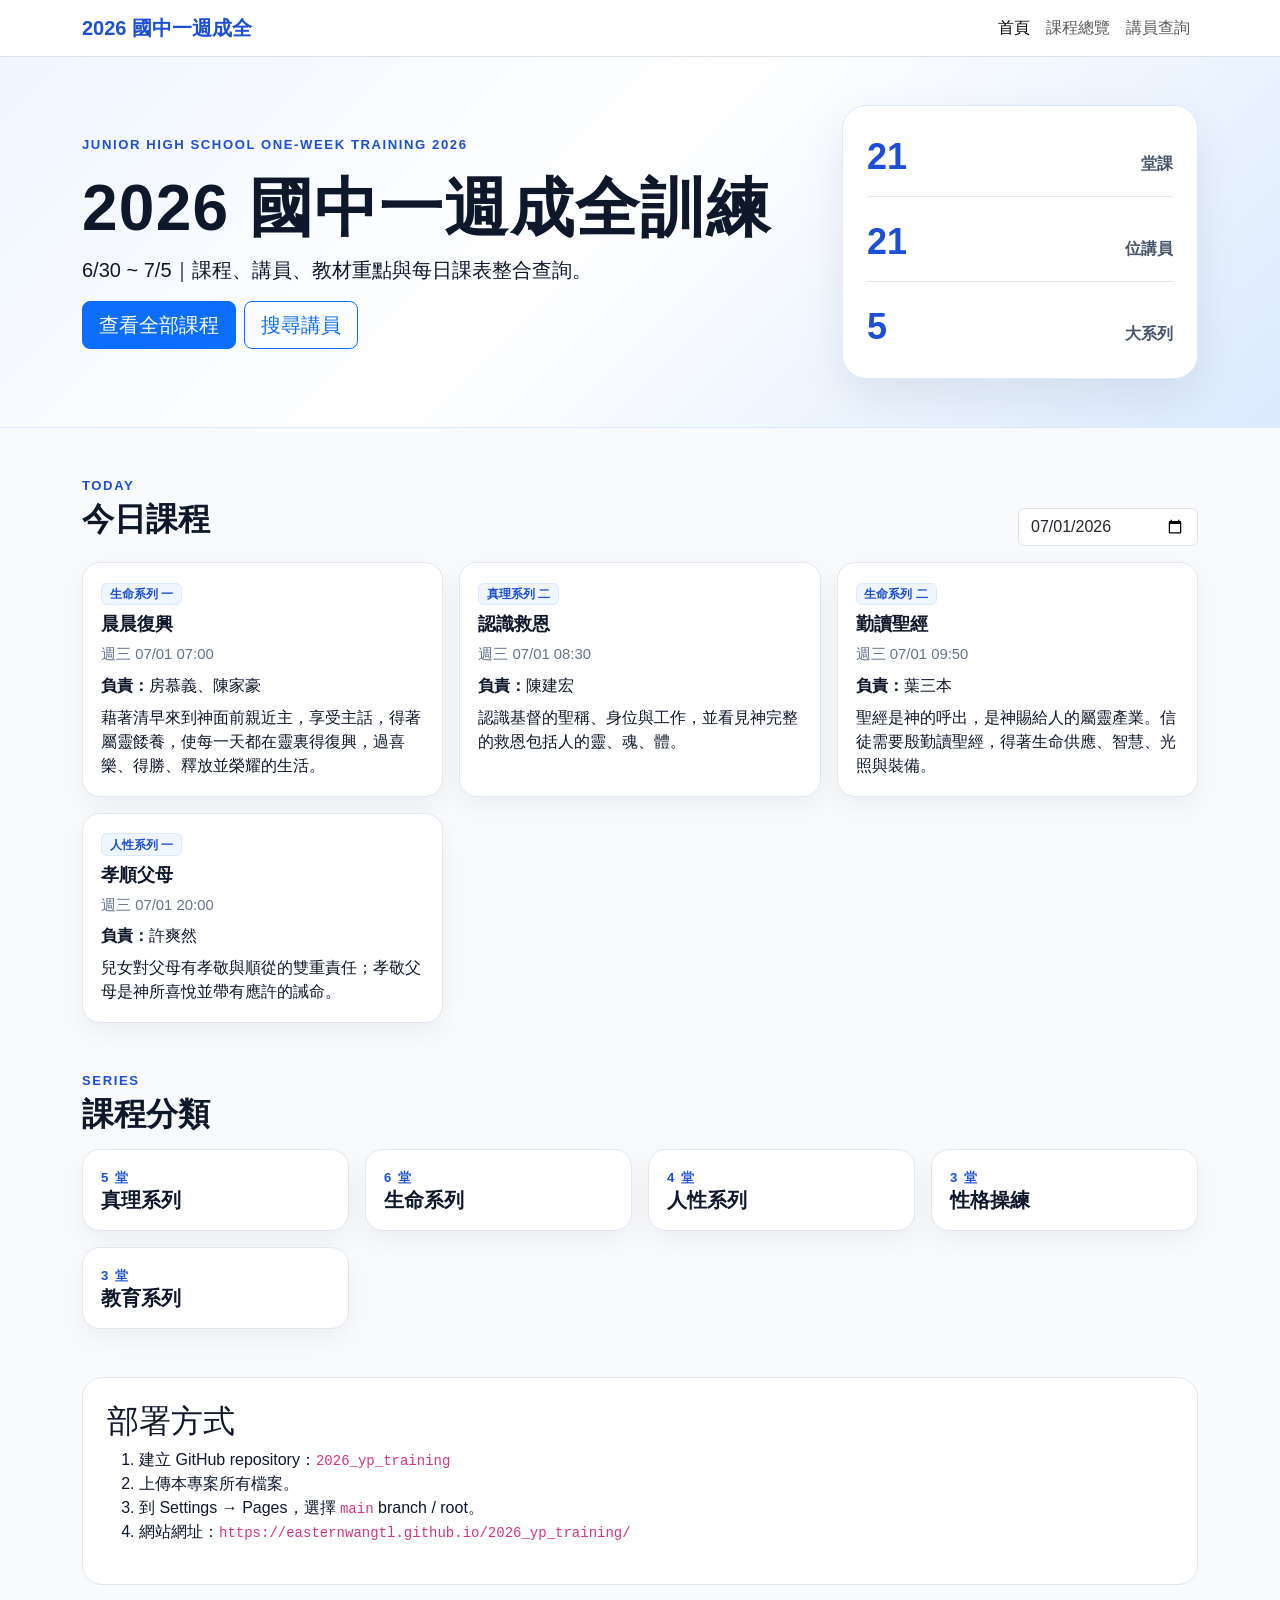
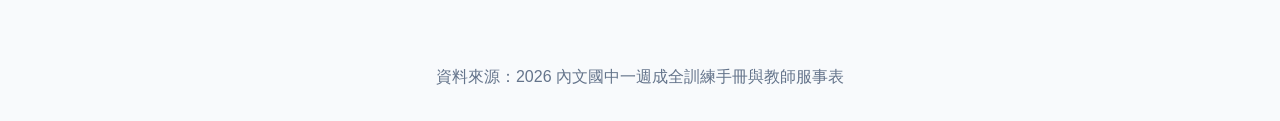
==== 2026_yp_training/index.html @ a9afd47c "Add young people training." ====
<!doctype html>
<html lang="zh-Hant">
<head>
  <meta charset="utf-8">
  <meta name="viewport" content="width=device-width, initial-scale=1">
  <title>2026 國中一週成全訓練</title>
  <link href="https://cdn.jsdelivr.net/npm/bootstrap@5.3.3/dist/css/bootstrap.min.css" rel="stylesheet">
  <link rel="stylesheet" href="css/style.css">
</head>
<body>
<nav class="navbar navbar-expand-lg bg-white border-bottom sticky-top">
  <div class="container">
    <a class="navbar-brand fw-bold" href="index.html">2026 國中一週成全</a>
    <button class="navbar-toggler" type="button" data-bs-toggle="collapse" data-bs-target="#nav"><span class="navbar-toggler-icon"></span></button>
    <div class="collapse navbar-collapse" id="nav">
      <div class="navbar-nav ms-auto">
        <a class="nav-link active" href="index.html">首頁</a>
        <a class="nav-link" href="courses.html">課程總覽</a>
        <a class="nav-link" href="speakers.html">講員查詢</a>
      </div>
    </div>
  </div>
</nav>
<header class="hero">
  <div class="container py-5">
    <div class="row align-items-center g-4">
      <div class="col-lg-8">
        <p class="eyebrow">Junior High School One-Week Training 2026</p>
        <h1>2026 國中一週成全訓練</h1>
        <p class="lead">6/30 ~ 7/5｜課程、講員、教材重點與每日課表整合查詢。</p>
        <div class="d-flex gap-2 flex-wrap">
          <a class="btn btn-primary btn-lg" href="courses.html">查看全部課程</a>
          <a class="btn btn-outline-primary btn-lg" href="speakers.html">搜尋講員</a>
        </div>
      </div>
      <div class="col-lg-4">
        <div class="stats-card">
          <div><strong id="courseCount">21</strong><span>堂課</span></div>
          <div><strong id="speakerCount">20+</strong><span>位講員</span></div>
          <div><strong>5</strong><span>大系列</span></div>
        </div>
      </div>
    </div>
  </div>
</header>
<main class="container my-5">
  <section class="mb-5">
    <div class="d-flex align-items-end justify-content-between gap-3 mb-3">
      <div>
        <p class="eyebrow mb-1">Today</p>
        <h2 class="section-title">今日課程</h2>
      </div>
      <input id="todayDate" type="date" class="form-control date-picker" value="2026-07-01">
    </div>
    <div id="todayCourses" class="row g-3"></div>
  </section>
  <section class="mb-5">
    <p class="eyebrow mb-1">Series</p>
    <h2 class="section-title mb-3">課程分類</h2>
    <div id="seriesGrid" class="row g-3"></div>
  </section>
  <section>
    <div class="info-panel">
      <h2>部署方式</h2>
      <ol>
        <li>建立 GitHub repository：<code>2026_yp_training</code></li>
        <li>上傳本專案所有檔案。</li>
        <li>到 Settings → Pages，選擇 <code>main</code> branch / root。</li>
        <li>網站網址：<code>https://easternwangtl.github.io/2026_yp_training/</code></li>
      </ol>
    </div>
  </section>
</main>
<footer class="footer">資料來源：2026 內文國中一週成全訓練手冊與教師服事表</footer>
<script src="https://cdn.jsdelivr.net/npm/bootstrap@5.3.3/dist/js/bootstrap.bundle.min.js"></script>
<script src="js/app.js"></script>
</body>
</html>
---- 2026_yp_training/css/style.css ----
:root{
  --brand:#1d4ed8;
  --brand2:#0f172a;
  --soft:#eff6ff;
  --line:#dbeafe;
}
body{font-family:-apple-system,BlinkMacSystemFont,"Noto Sans TC","Microsoft JhengHei",Segoe UI,sans-serif;color:#0f172a;background:#f8fafc;}
.navbar-brand{color:var(--brand)!important}.hero{background:linear-gradient(135deg,#eff6ff,#ffffff 45%,#dbeafe);border-bottom:1px solid var(--line)}
.hero h1{font-size:clamp(2.1rem,5vw,4rem);font-weight:900;letter-spacing:.02em}.eyebrow{text-transform:uppercase;letter-spacing:.12em;color:var(--brand);font-weight:800;font-size:.82rem}.section-title{font-weight:900}.stats-card{background:#fff;border:1px solid var(--line);border-radius:24px;padding:24px;box-shadow:0 18px 45px rgba(15,23,42,.08);display:grid;gap:18px}.stats-card div{display:flex;align-items:baseline;justify-content:space-between;border-bottom:1px solid #e2e8f0;padding-bottom:12px}.stats-card div:last-child{border-bottom:0;padding-bottom:0}.stats-card strong{font-size:2.25rem;color:var(--brand)}.stats-card span{font-weight:700;color:#475569}.course-card,.speaker-card,.series-card{background:#fff;border:1px solid #e2e8f0;border-radius:18px;padding:18px;height:100%;box-shadow:0 10px 28px rgba(15,23,42,.05)}.course-card h3,.speaker-card h3{font-size:1.15rem;font-weight:850}.badge-series{background:var(--soft);color:var(--brand);border:1px solid var(--line);font-weight:700}.meta{color:#64748b;font-size:.93rem}.toolbar{display:grid;grid-template-columns:1fr 220px;gap:12px}.date-picker{max-width:180px}.accordion-item{border:1px solid #e2e8f0!important;border-radius:16px!important;overflow:hidden;margin-bottom:12px;background:#fff}.accordion-button{font-weight:850}.accordion-button:not(.collapsed){background:var(--soft);color:var(--brand)}.point-list li{margin-bottom:.35rem}.info-panel{background:#fff;border:1px solid #e2e8f0;border-radius:20px;padding:24px}.footer{text-align:center;padding:32px;color:#64748b}.empty{background:#fff;border:1px dashed #cbd5e1;border-radius:16px;padding:24px;color:#64748b;text-align:center}@media(max-width:768px){.toolbar{grid-template-columns:1fr}.hero .btn{width:100%}.date-picker{max-width:none}}
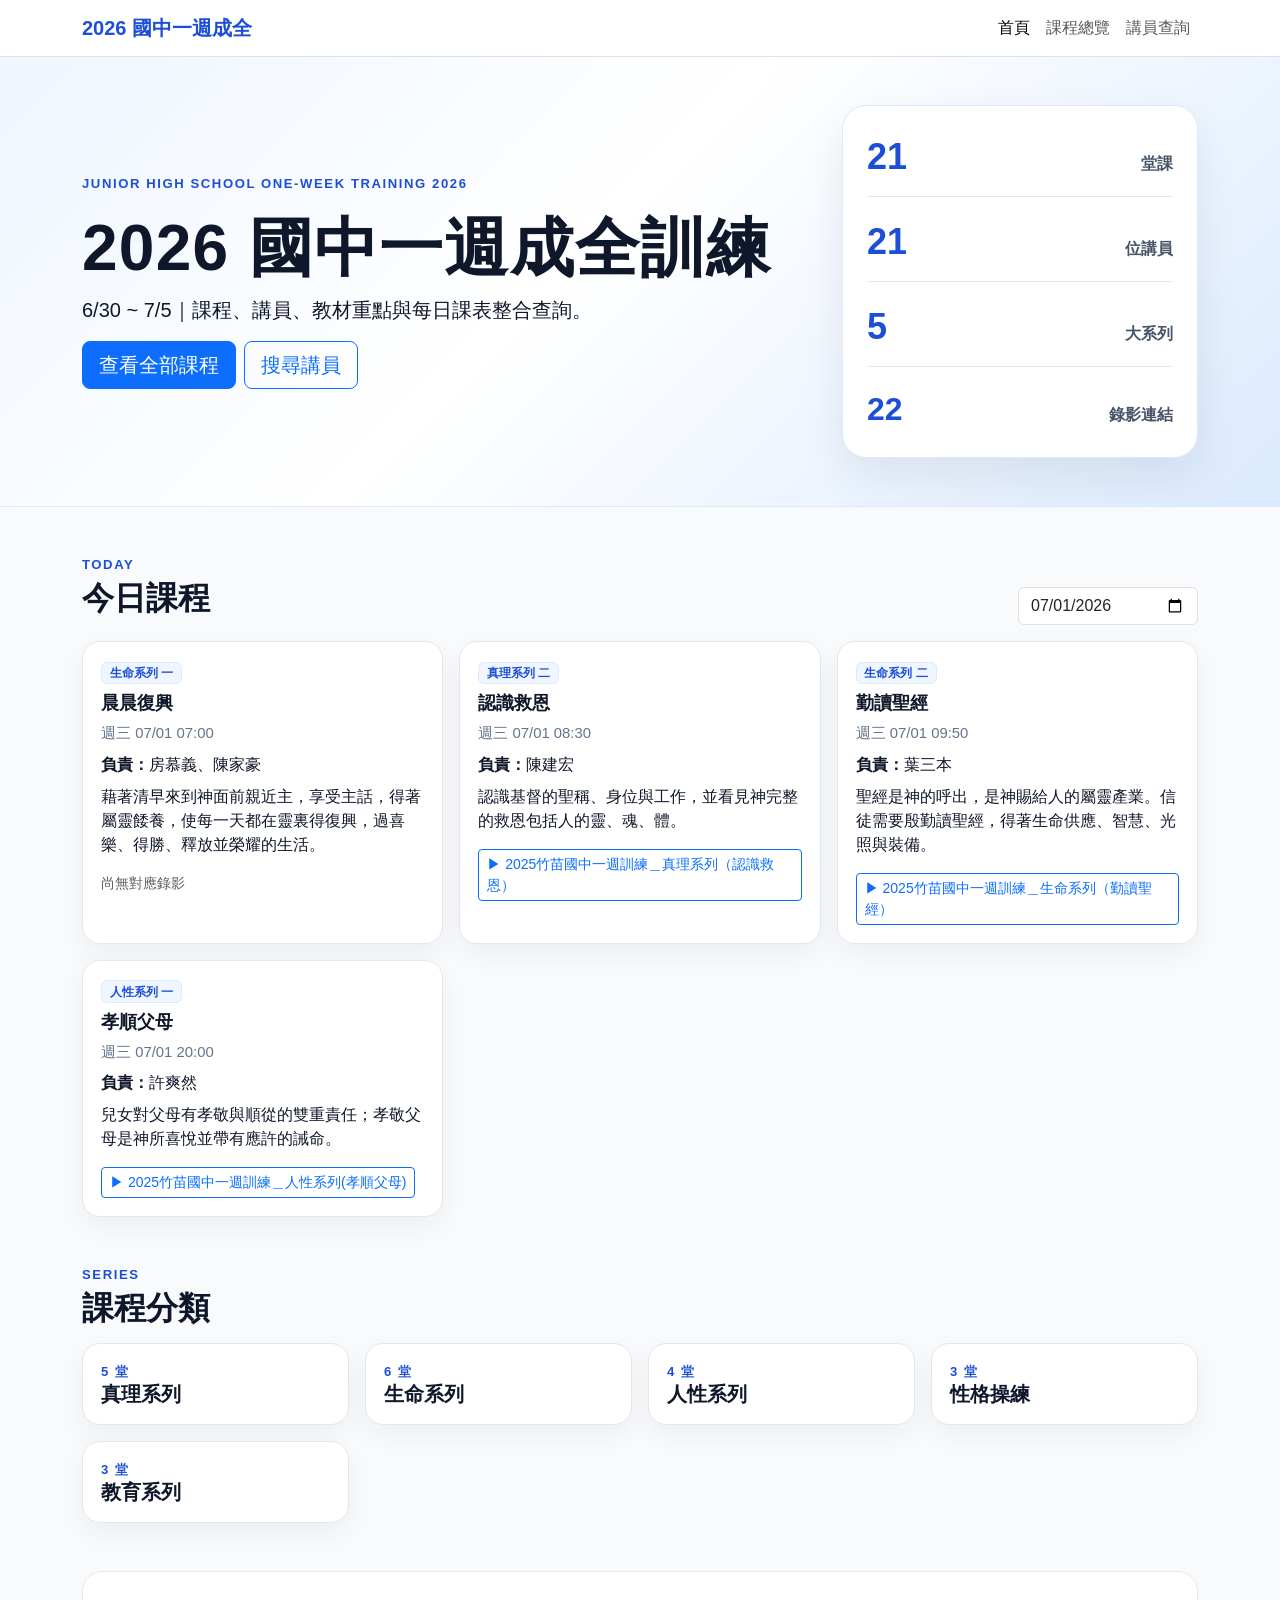
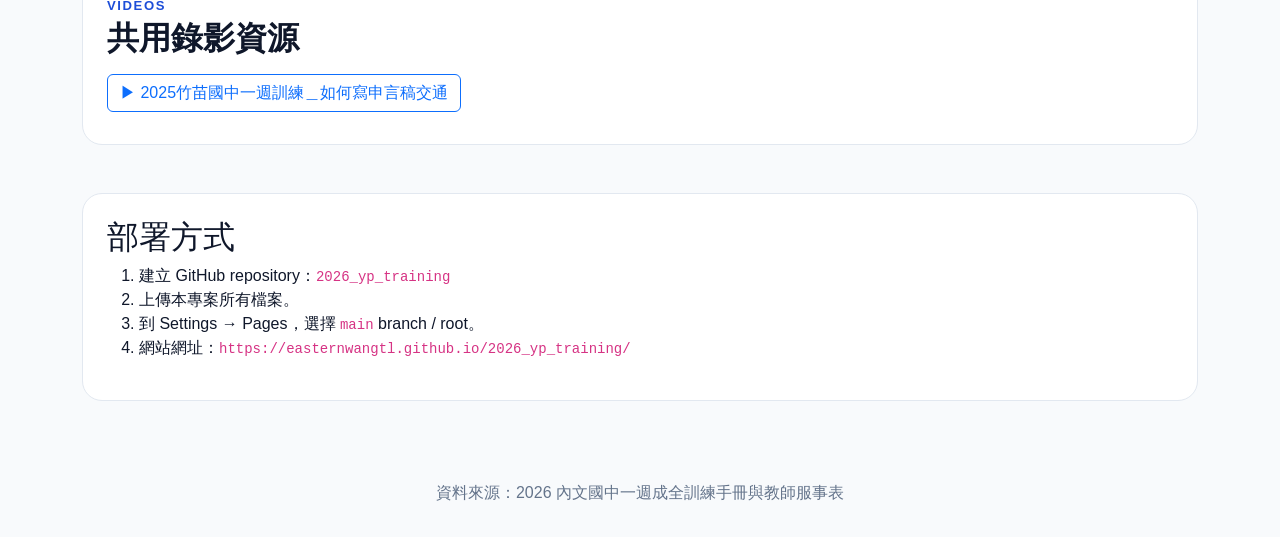
==== commit 458dbcb3: "update v2." ====
--- a/2026_yp_training/index.html
+++ b/2026_yp_training/index.html
@@ -38,6 +38,7 @@
           <div><strong id="courseCount">21</strong><span>堂課</span></div>
           <div><strong id="speakerCount">20+</strong><span>位講員</span></div>
           <div><strong>5</strong><span>大系列</span></div>
+          <div><strong id="videoCount">0</strong><span>錄影連結</span></div>
         </div>
       </div>
     </div>
@@ -59,6 +60,13 @@
     <h2 class="section-title mb-3">課程分類</h2>
     <div id="seriesGrid" class="row g-3"></div>
   </section>
+  <section class="mb-5">
+    <div class="info-panel">
+      <p class="eyebrow mb-1">Videos</p>
+      <h2 class="section-title mb-3">共用錄影資源</h2>
+      <div id="generalVideos"></div>
+    </div>
+  </section>
   <section>
     <div class="info-panel">
       <h2>部署方式</h2>
--- a/2026_yp_training/css/style.css
+++ b/2026_yp_training/css/style.css
@@ -7,3 +7,5 @@
 body{font-family:-apple-system,BlinkMacSystemFont,"Noto Sans TC","Microsoft JhengHei",Segoe UI,sans-serif;color:#0f172a;background:#f8fafc;}
 .navbar-brand{color:var(--brand)!important}.hero{background:linear-gradient(135deg,#eff6ff,#ffffff 45%,#dbeafe);border-bottom:1px solid var(--line)}
 .hero h1{font-size:clamp(2.1rem,5vw,4rem);font-weight:900;letter-spacing:.02em}.eyebrow{text-transform:uppercase;letter-spacing:.12em;color:var(--brand);font-weight:800;font-size:.82rem}.section-title{font-weight:900}.stats-card{background:#fff;border:1px solid var(--line);border-radius:24px;padding:24px;box-shadow:0 18px 45px rgba(15,23,42,.08);display:grid;gap:18px}.stats-card div{display:flex;align-items:baseline;justify-content:space-between;border-bottom:1px solid #e2e8f0;padding-bottom:12px}.stats-card div:last-child{border-bottom:0;padding-bottom:0}.stats-card strong{font-size:2.25rem;color:var(--brand)}.stats-card span{font-weight:700;color:#475569}.course-card,.speaker-card,.series-card{background:#fff;border:1px solid #e2e8f0;border-radius:18px;padding:18px;height:100%;box-shadow:0 10px 28px rgba(15,23,42,.05)}.course-card h3,.speaker-card h3{font-size:1.15rem;font-weight:850}.badge-series{background:var(--soft);color:var(--brand);border:1px solid var(--line);font-weight:700}.meta{color:#64748b;font-size:.93rem}.toolbar{display:grid;grid-template-columns:1fr 220px;gap:12px}.date-picker{max-width:180px}.accordion-item{border:1px solid #e2e8f0!important;border-radius:16px!important;overflow:hidden;margin-bottom:12px;background:#fff}.accordion-button{font-weight:850}.accordion-button:not(.collapsed){background:var(--soft);color:var(--brand)}.point-list li{margin-bottom:.35rem}.info-panel{background:#fff;border:1px solid #e2e8f0;border-radius:20px;padding:24px}.footer{text-align:center;padding:32px;color:#64748b}.empty{background:#fff;border:1px dashed #cbd5e1;border-radius:16px;padding:24px;color:#64748b;text-align:center}@media(max-width:768px){.toolbar{grid-template-columns:1fr}.hero .btn{width:100%}.date-picker{max-width:none}}
+.video-row{display:flex;gap:.5rem;flex-wrap:wrap;align-items:center}.video-link{white-space:normal;text-align:left}.video-panel{background:#f8fafc;border:1px solid #e2e8f0;border-radius:14px;padding:14px;margin-top:14px}.stats-card div strong#videoCount{font-size:2rem}@media(max-width:576px){.video-row .btn,.video-panel .btn{width:100%;justify-content:flex-start}}
+.manual-panel{background:#fff;border:1px solid #e2e8f0;border-radius:14px;padding:14px;margin-top:14px}.manual-details summary{cursor:pointer;font-weight:800;color:var(--brand);margin-bottom:.75rem}.manual-source{font-size:.88rem;color:#64748b;margin-bottom:.75rem}.manual-box{white-space:pre-wrap;word-break:break-word;background:#f8fafc;border:1px solid #e2e8f0;border-radius:12px;padding:14px;max-height:520px;overflow:auto;font-family:inherit;font-size:.95rem;line-height:1.8;margin:0}
